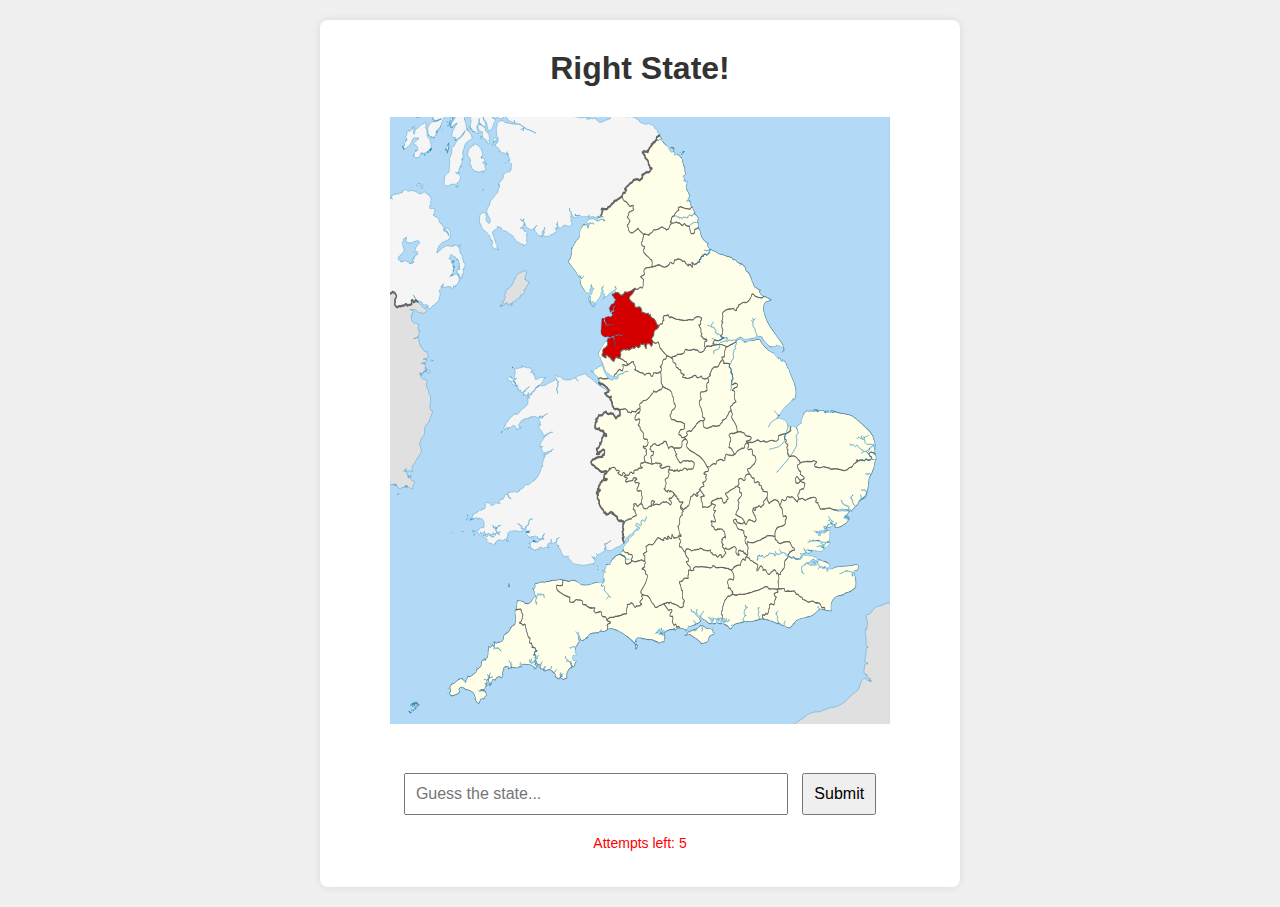
==== index.html @ 0abed59e "Rename rs.html to index.html for GitHub Pages" ====
<!DOCTYPE html>
<html lang="en">
<head>
  <meta charset="UTF-8">
  <meta name="viewport" content="width=device-width, initial-scale=1.0">
  <title>Right State!</title>
  <link rel="stylesheet" href="styles.css">
</head>
<body>
  <div class="game-container">
    <h1>Right State!</h1>
    <div class="game-board">
      <!-- Dynamically updated image based on the selected county -->
      <img id="county-image" src="images4/Bedfordshire.svg" alt="County Image">
      
      <div class="guess-container">
        <input type="text" id="guess-input" placeholder="Guess the state...">
        <button id="submit-guess">Submit</button>
      </div>
      
      <div id="feedback"></div>
      <div id="attempts-left">Attempts left: 5</div>

      <!-- List of incorrect guesses -->
      <ul id="incorrect-guesses"></ul>
    </div>
  </div>
  <script src="game.js"></script>
</body>
</html>
---- styles.css ----
body {
    font-family: Arial, sans-serif;
    background-color: #f0f0f0;
    margin: 0;
    padding: 0;
  }
  
  h1 {
    text-align: center;
    color: #333;
    margin-top: 10px; /* Reduced gap between the title and top of the page */
    margin-bottom: 10px; /* Reduced gap between title and image */
  }
  
  .game-container {
    max-width: 600px;
    margin: 20px auto;
    background-color: white;
    padding: 20px;
    border-radius: 8px;
    box-shadow: 0 0 10px rgba(0, 0, 0, 0.1);
  }
  
  .game-board {
    text-align: center;
  }
  
  #county-image {
    width: 100%;
    max-width: 500px;
    height: auto;
    margin: 20px 0;
    margin-bottom: 15px;
  }
  
  .guess-container {
    margin: 20px 0;
  }
  
  #guess-input {
    padding: 10px;
    font-size: 16px;
    width: 60%;
    margin-right: 10px;
    margin-top: 10px;
  }
  
  #submit-guess {
    padding: 10px;
    font-size: 16px;
  }
  
  #feedback {
    margin-top: 10px;
    font-size: 18px;
    font-weight: bold;
  }
  
  #attempts-left {
    font-size: 14px;
    color: red;
  }
  
  @media (max-width: 600px) {
    .game-container {
      width: 90%;
    }
  
    #guess-input {
      width: 70%;
    }
  }
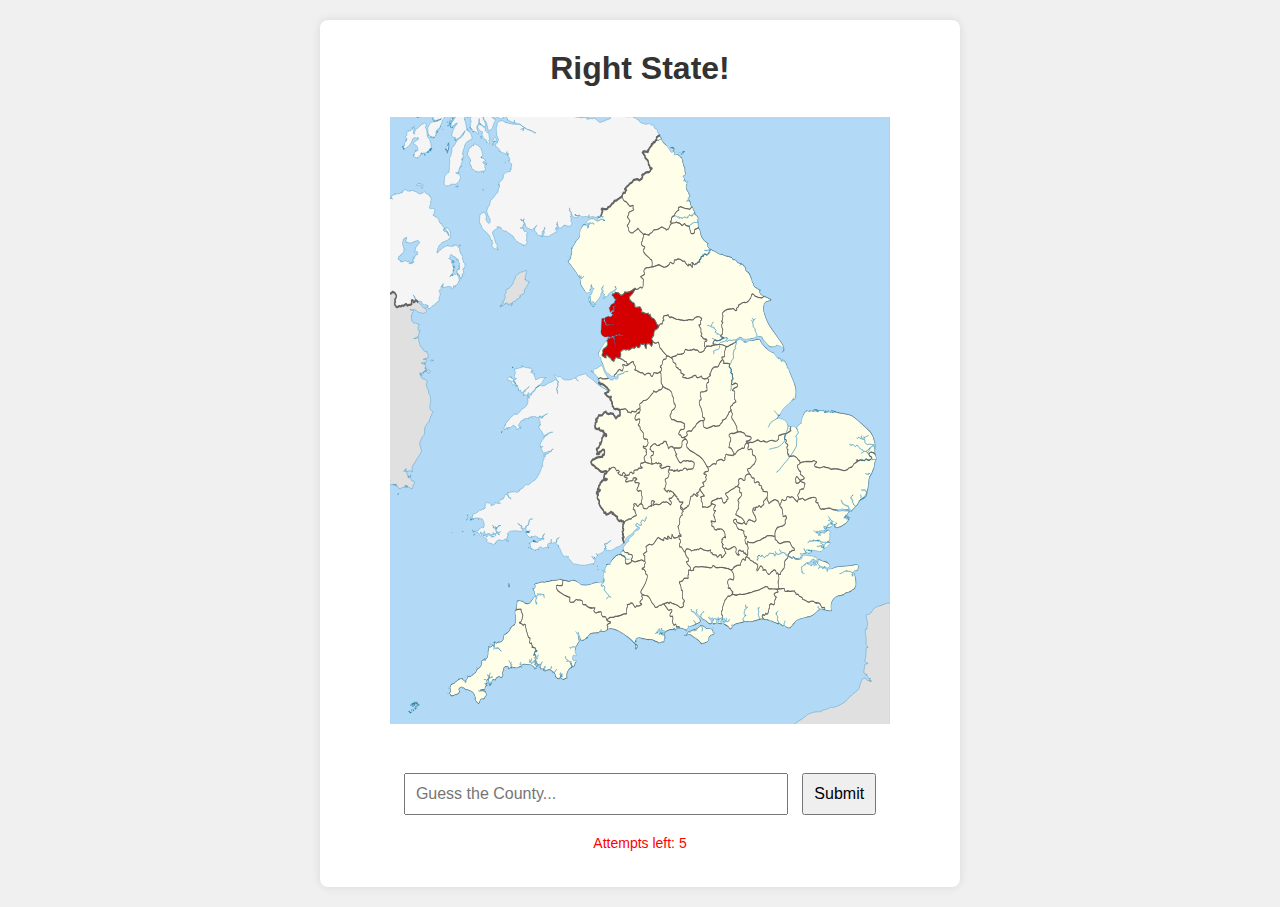
==== commit dc592dab: "favicon change" ====
--- a/index.html
+++ b/index.html
@@ -5,6 +5,7 @@
   <meta name="viewport" content="width=device-width, initial-scale=1.0">
   <title>Right State!</title>
   <link rel="stylesheet" href="styles.css">
+  <link rel="icon" href="images/rs.webp" type="image/x-icon">
 </head>
 <body>
   <div class="game-container">
@@ -14,7 +15,7 @@
       <img id="county-image" src="images4/Bedfordshire.svg" alt="County Image">
       
       <div class="guess-container">
-        <input type="text" id="guess-input" placeholder="Guess the state...">
+        <input type="text" id="guess-input" placeholder="Guess the County...">
         <button id="submit-guess">Submit</button>
       </div>
       
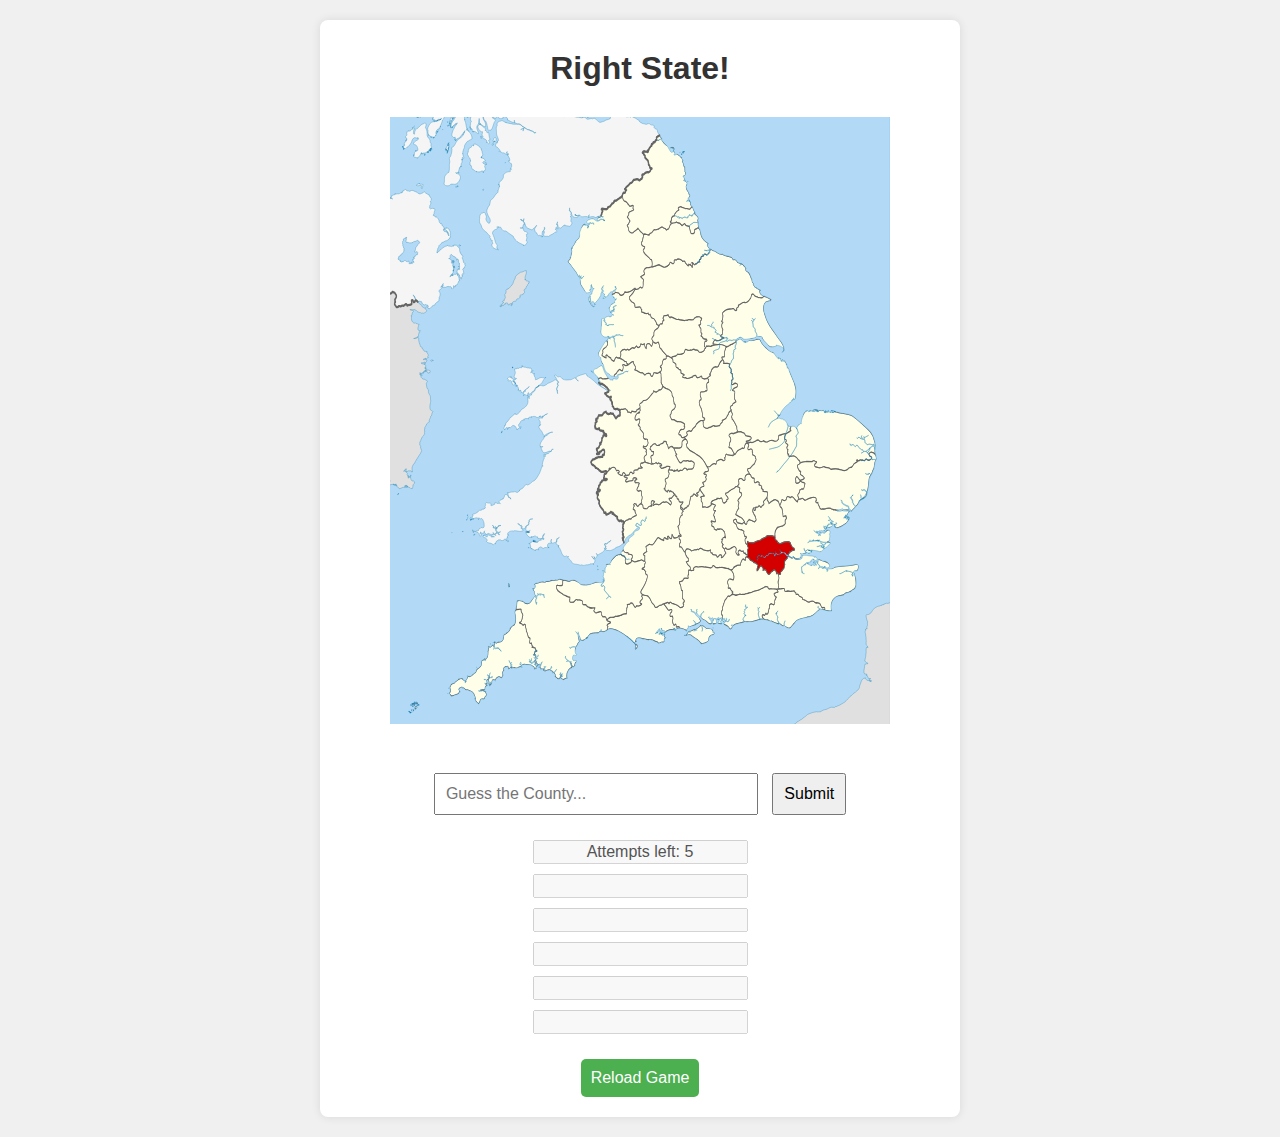
==== commit 23adfa76: "Initial commit of my Right State game" ====
--- a/index.html
+++ b/index.html
@@ -14,16 +14,26 @@
       <!-- Dynamically updated image based on the selected county -->
       <img id="county-image" src="images4/Bedfordshire.svg" alt="County Image">
       
+      <div class="correct-answer"></div> <!-- Correct answer display -->
+
       <div class="guess-container">
         <input type="text" id="guess-input" placeholder="Guess the County...">
         <button id="submit-guess">Submit</button>
       </div>
-      
+
       <div id="feedback"></div>
-      <div id="attempts-left">Attempts left: 5</div>
 
-      <!-- List of incorrect guesses -->
-      <ul id="incorrect-guesses"></ul>
+      <div id="attempts-left-container">
+        <input type="text" id="attempts-left" value="Attempts left: 5" disabled>
+        <input type="text" id="attempts-left-4" value="" disabled>
+        <input type="text" id="attempts-left-3" value="" disabled>
+        <input type="text" id="attempts-left-2" value="" disabled>
+        <input type="text" id="attempts-left-1" value="" disabled>
+        <input type="text" id="attempts-left-0" value="" disabled>
+      </div>
+
+      <!-- Reload button to restart the game -->
+      <button id="reload-button">Reload Game</button>
     </div>
   </div>
   <script src="game.js"></script>
--- a/styles.css
+++ b/styles.css
@@ -3,71 +3,132 @@
     background-color: #f0f0f0;
     margin: 0;
     padding: 0;
-  }
-  
-  h1 {
+}
+
+h1 {
     text-align: center;
     color: #333;
-    margin-top: 10px; /* Reduced gap between the title and top of the page */
-    margin-bottom: 10px; /* Reduced gap between title and image */
-  }
-  
-  .game-container {
+    margin-top: 10px;
+    margin-bottom: 10px;
+}
+
+.game-container {
     max-width: 600px;
     margin: 20px auto;
     background-color: white;
     padding: 20px;
     border-radius: 8px;
     box-shadow: 0 0 10px rgba(0, 0, 0, 0.1);
-  }
-  
-  .game-board {
+    display: flex;
+    flex-direction: column;
+    align-items: center;
+}
+
+.game-board {
     text-align: center;
-  }
-  
-  #county-image {
+}
+
+#county-image {
     width: 100%;
     max-width: 500px;
     height: auto;
     margin: 20px 0;
     margin-bottom: 15px;
-  }
-  
-  .guess-container {
+}
+
+.correct-answer {
+    margin-bottom: 10px;
+    font-size: 18px;
+    font-weight: bold;
+    color: green;
+}
+
+.guess-container {
     margin: 20px 0;
-  }
-  
-  #guess-input {
+}
+
+#guess-input {
     padding: 10px;
     font-size: 16px;
     width: 60%;
     margin-right: 10px;
     margin-top: 10px;
-  }
-  
-  #submit-guess {
+}
+
+#submit-guess {
     padding: 10px;
     font-size: 16px;
-  }
-  
-  #feedback {
+}
+
+#feedback {
     margin-top: 10px;
     font-size: 18px;
     font-weight: bold;
-  }
-  
-  #attempts-left {
-    font-size: 14px;
-    color: red;
-  }
-  
-  @media (max-width: 600px) {
+}
+
+#attempts-left-container {
+    display: flex;
+    flex-direction: column;
+    align-items: center;
+    margin-top: 10px;
+}
+
+#attempts-left, #attempts-left-4, #attempts-left-3, #attempts-left-2, #attempts-left-1, #attempts-left-0 {
+    margin: 5px 0;
+    font-size: 16px;
+    text-align: center;
+}
+
+#reload-button {
+    padding: 10px;
+    font-size: 16px;
+    background-color: #4CAF50;
+    color: white;
+    border: none;
+    border-radius: 5px;
+    cursor: pointer;
+    margin-top: 20px;
+}
+
+#reload-button:hover {
+    background-color: #45a049;
+}
+
+.modal {
+    display: none;
+    position: fixed;
+    top: 50%;
+    left: 50%;
+    transform: translate(-50%, -50%);
+    background-color: white;
+    padding: 20px;
+    border-radius: 10px;
+    box-shadow: 0 0 10px rgba(0, 0, 0, 0.1);
+    text-align: center;
+    z-index: 1000;
+}
+
+.modal-button {
+    padding: 10px;
+    font-size: 16px;
+    background-color: #4CAF50;
+    color: white;
+    border: none;
+    border-radius: 5px;
+    cursor: pointer;
+    margin-top: 20px;
+}
+
+.modal-button:hover {
+    background-color: #45a049;
+}
+
+@media (max-width: 600px) {
     .game-container {
-      width: 90%;
+        width: 90%;
     }
-  
+
     #guess-input {
-      width: 70%;
+        width: 70%;
     }
-  }
-  +}
